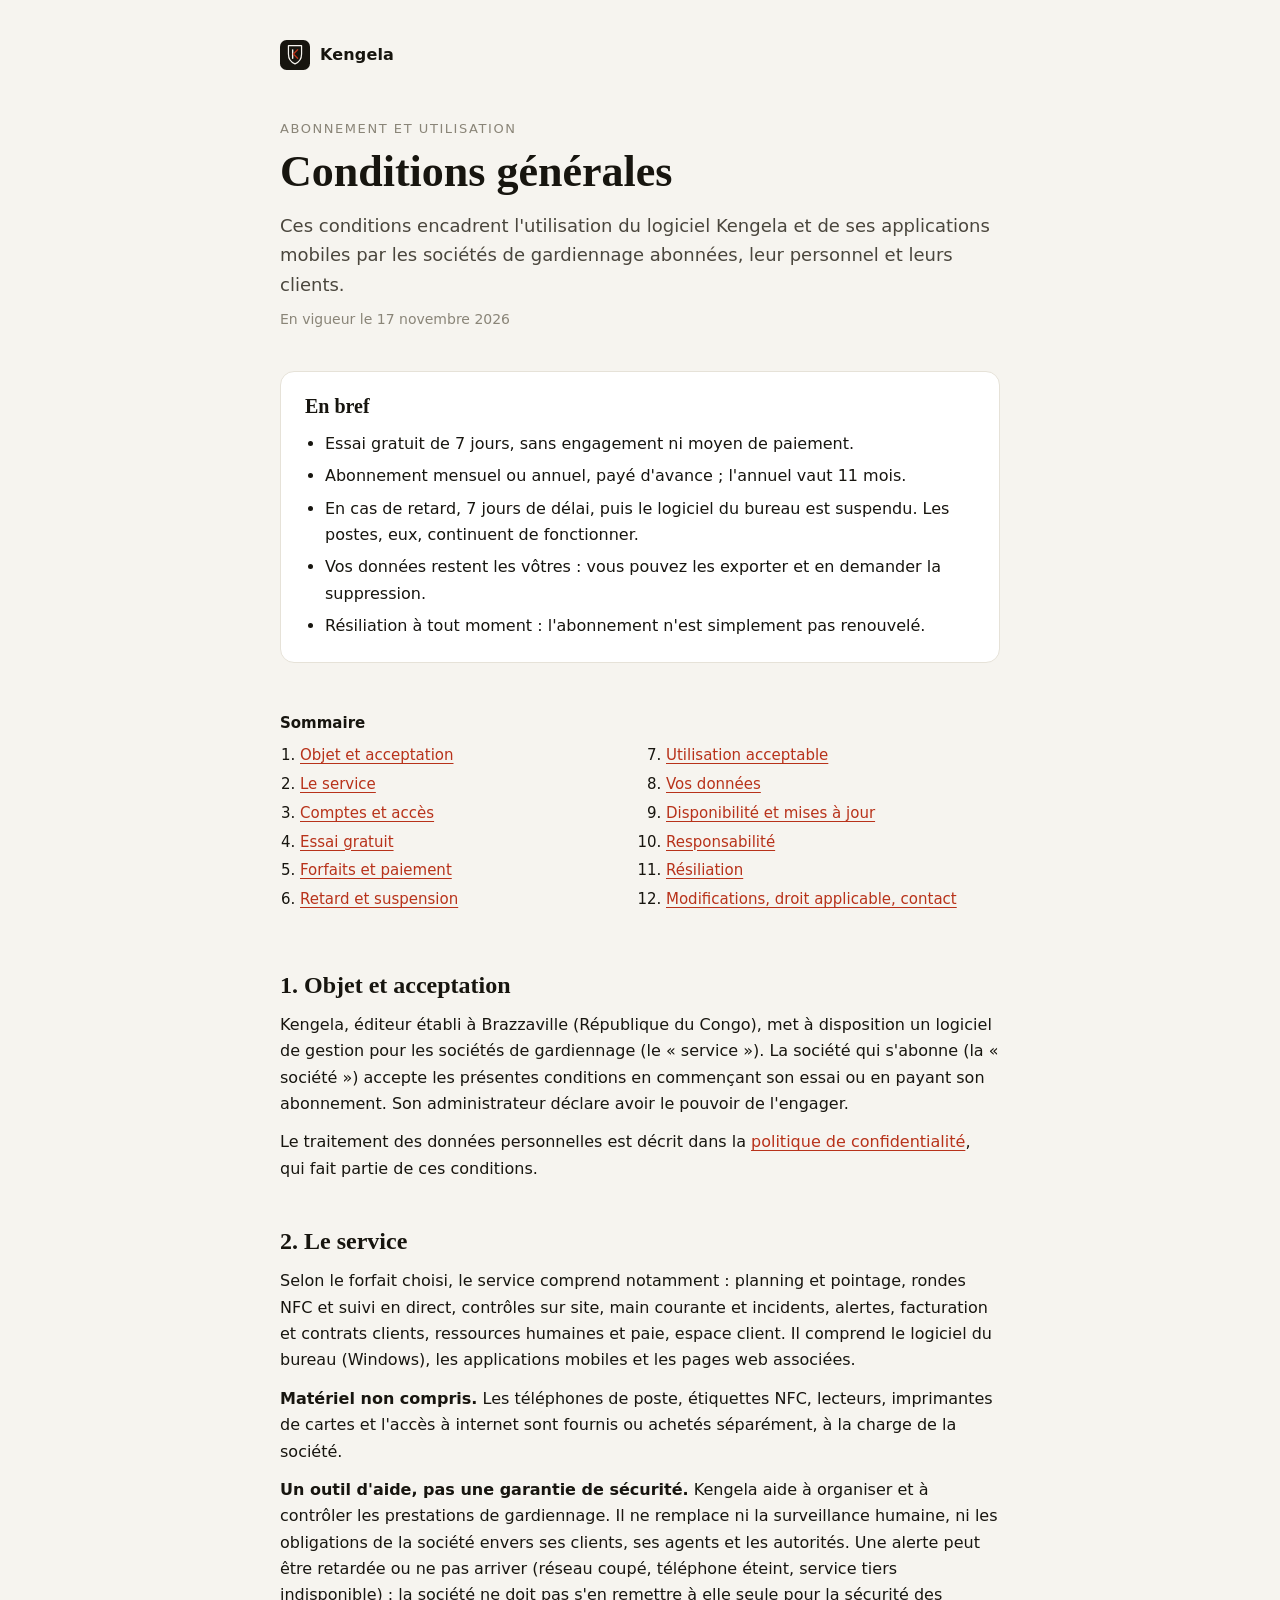
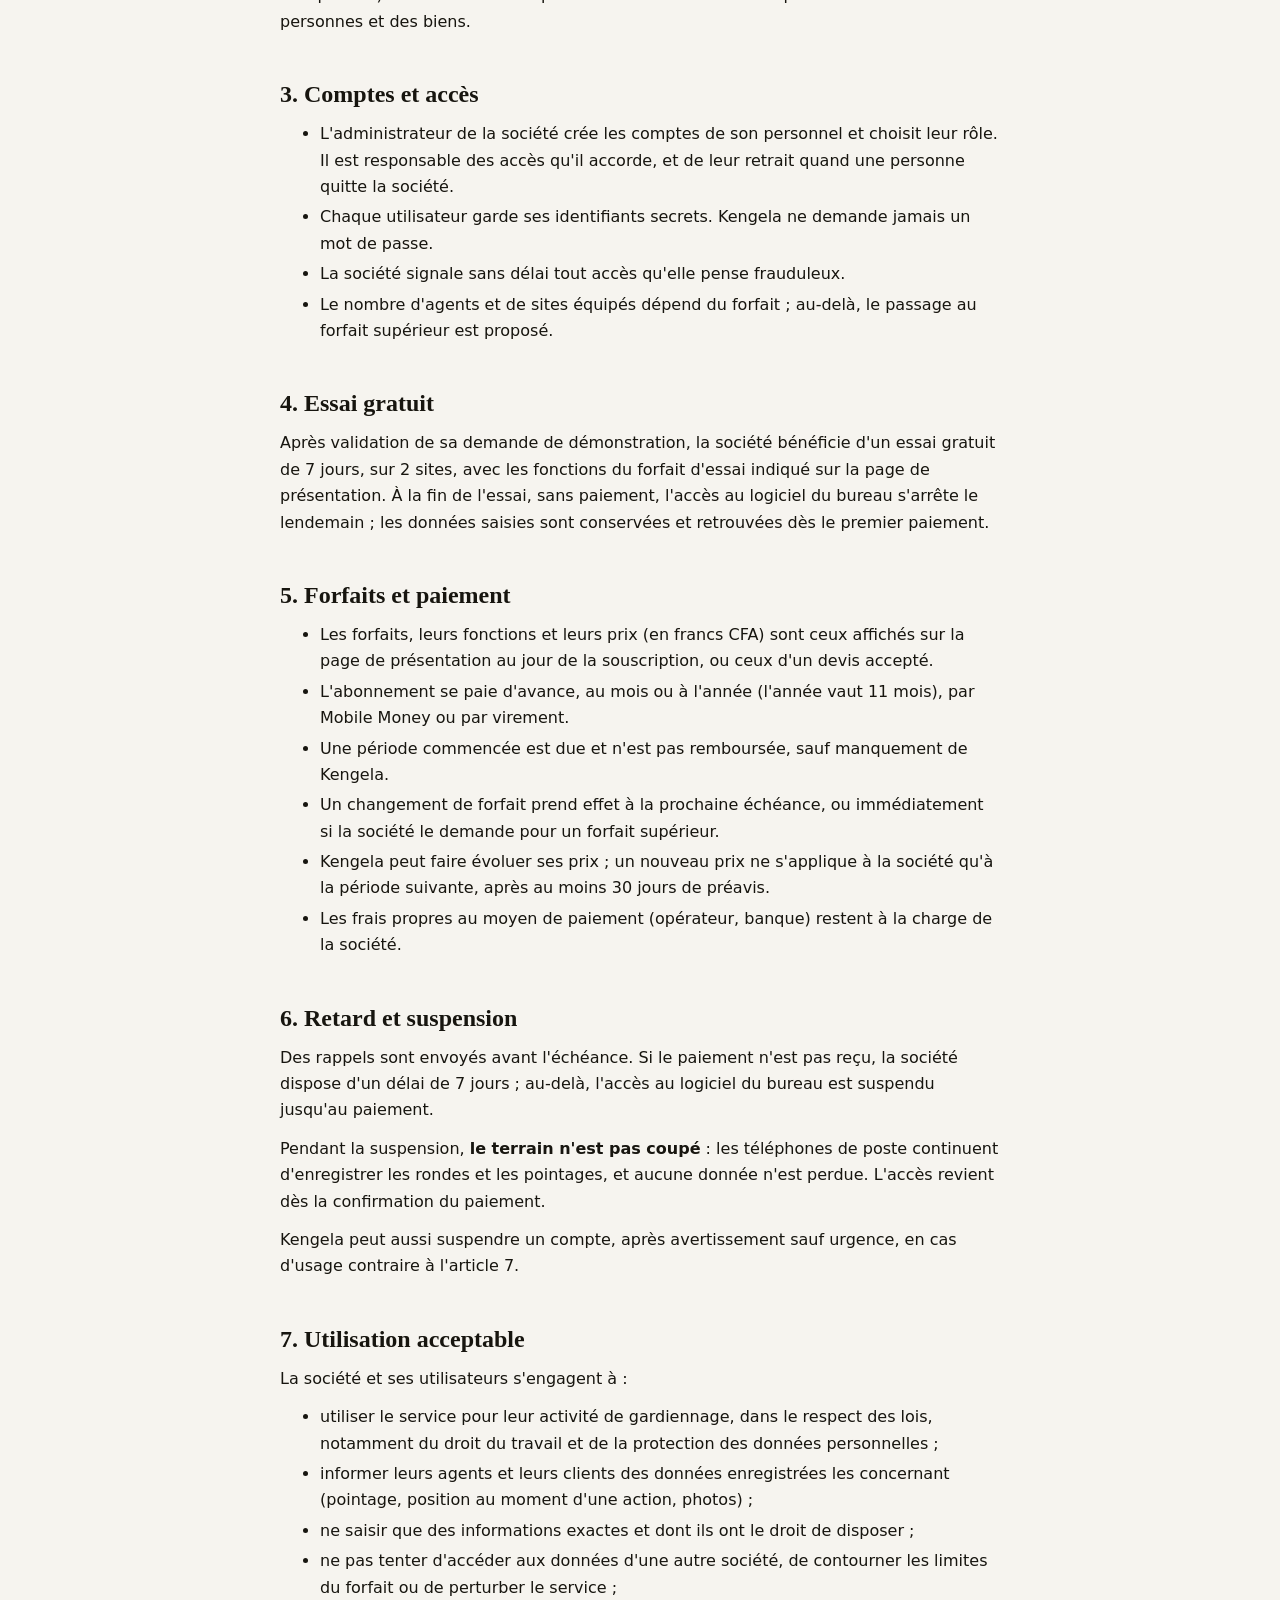
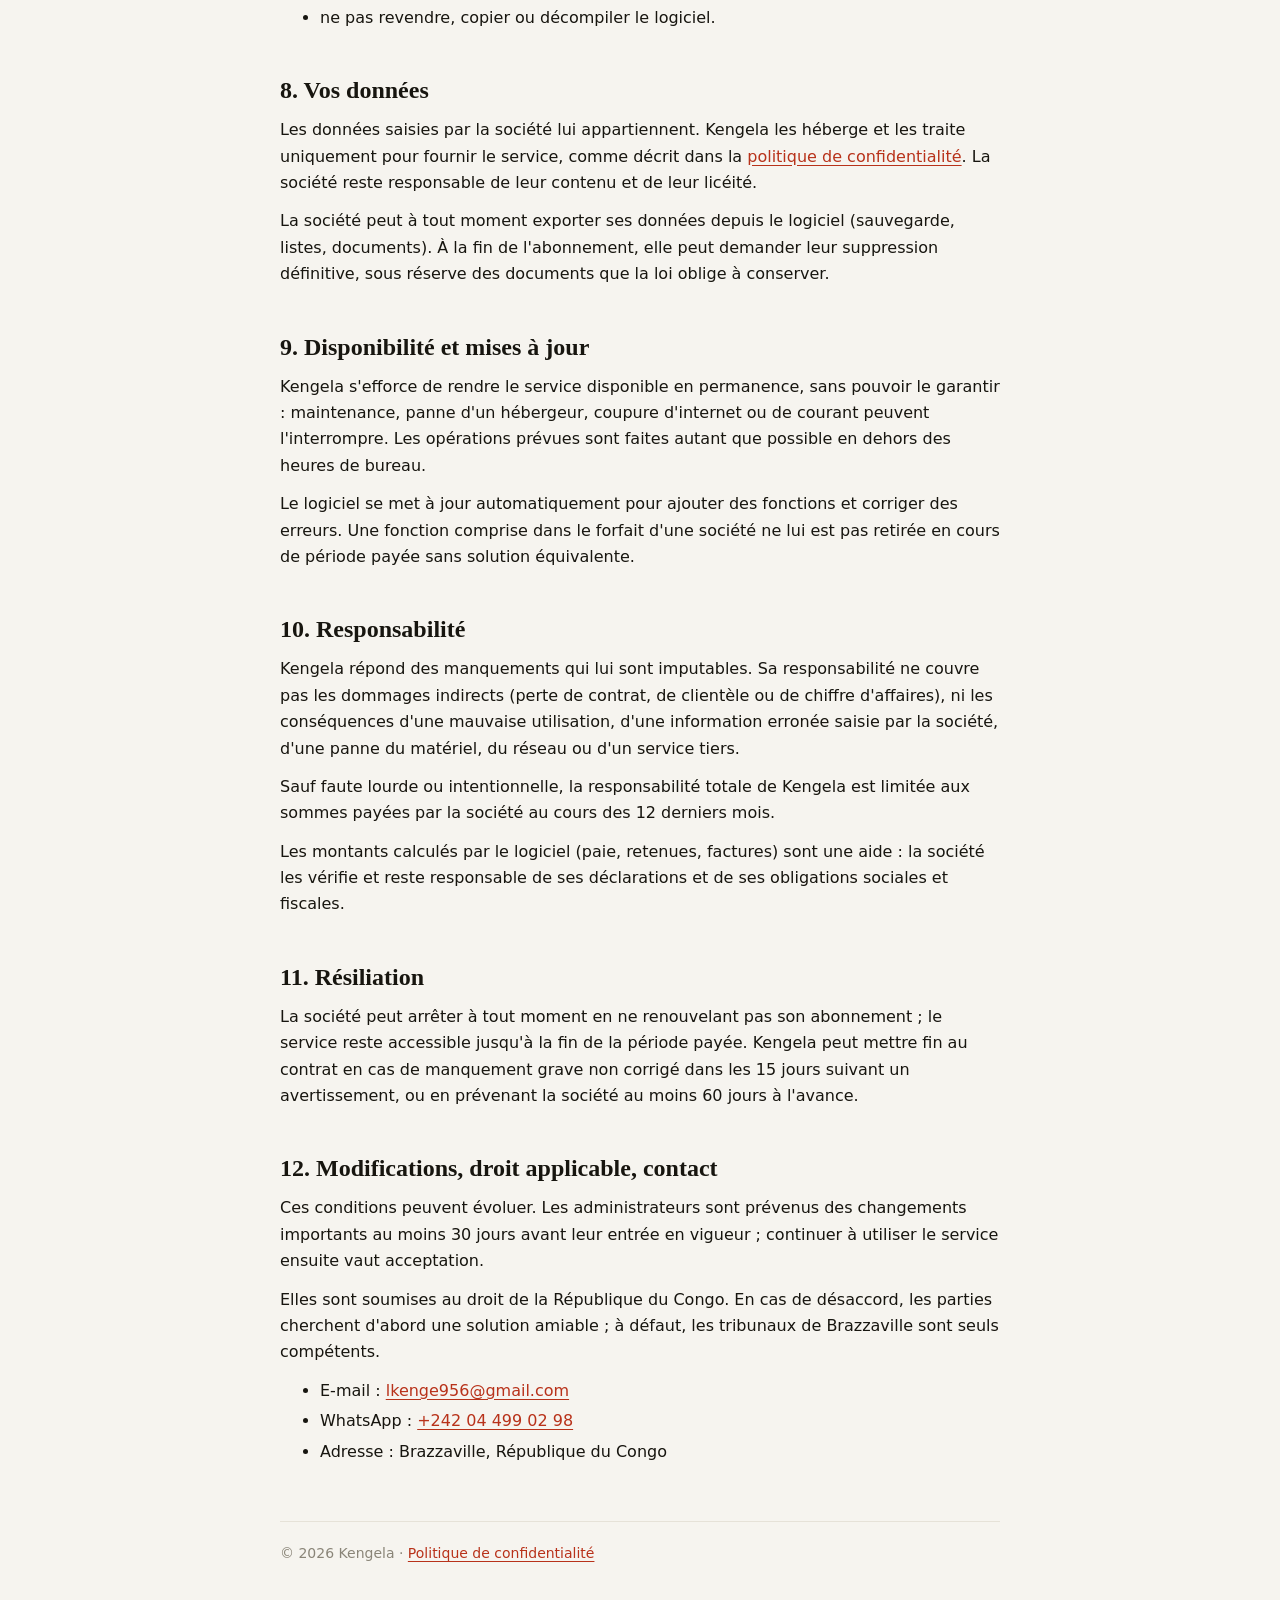
==== conditions/index.html @ b6ff2cf5 "Conditions générales" ====
<!doctype html>
<html lang="fr">
<head>
<meta charset="utf-8">
<meta name="viewport" content="width=device-width, initial-scale=1">
<title>Conditions générales · Kengela</title>
<meta name="description" content="Conditions générales d'utilisation et d'abonnement du logiciel Kengela pour sociétés de gardiennage.">
<meta name="theme-color" content="#f6f4ef">
<link rel="icon" href="data:image/svg+xml,%3Csvg xmlns='http://www.w3.org/2000/svg' viewBox='0 0 64 64'%3E%3Crect width='64' height='64' rx='14' fill='%2317150f'/%3E%3Cpath d='M18 12h28v18c0 11-6.5 18-14 21-7.5-3-14-10-14-21z' fill='none' stroke='%23f6f4ef' stroke-width='2.6' stroke-linejoin='round'/%3E%3Cpath d='M27 21v18' stroke='%23f6f4ef' stroke-width='3' stroke-linecap='round'/%3E%3Cpath d='M37.5 21 28.5 30 37.5 39' fill='none' stroke='%23b8321a' stroke-width='3' stroke-linecap='round' stroke-linejoin='round'/%3E%3C/svg%3E">
<style>
  :root {
    --papier: #f6f4ef; --surface: #ffffff; --encre: #17150f; --encre-2: #4a463d; --encre-3: #8a8578;
    --trait: #e6e2d8; --accent: #b8321a; --accent-fond: #f6e4df;
    --serif: 'Sitka Display', 'Iowan Old Style', 'Palatino Linotype', Palatino, Georgia, serif;
    --sans: 'Segoe UI Variable', 'Segoe UI', system-ui, -apple-system, Roboto, sans-serif;
  }
  @media (prefers-color-scheme: dark) {
    :root { --papier: #12110d; --surface: #1d1b16; --encre: #efeadf; --encre-2: #c9c3b6; --encre-3: #8f897c; --trait: #34312a; --accent: #e0694f; --accent-fond: #2e1a14; }
  }
  * { box-sizing: border-box; }
  html { -webkit-text-size-adjust: 100%; }
  body { margin: 0; background: var(--papier); color: var(--encre); font: 16px/1.65 var(--sans); }
  a { color: var(--accent); text-underline-offset: 3px; }
  .page { max-width: 760px; margin: 0 auto; padding: 40px 20px 72px; }
  .marque { display: flex; align-items: center; gap: 10px; font-weight: 600; letter-spacing: .01em; margin-bottom: 48px; }
  .sur-titre { font-size: 13px; text-transform: uppercase; letter-spacing: .12em; color: var(--encre-3); margin: 0 0 8px; }
  h1 { font-family: var(--serif); font-weight: 600; font-size: clamp(32px, 6vw, 44px); line-height: 1.12; margin: 0 0 14px; }
  .chapeau { font-size: 18px; color: var(--encre-2); margin: 0 0 8px; }
  .date { font-size: 14px; color: var(--encre-3); margin: 0 0 40px; }
  .bref { background: var(--surface); border: 1px solid var(--trait); border-radius: 14px; padding: 22px 24px; margin-bottom: 48px; }
  .bref h2 { margin-top: 0; font-size: 20px; }
  .bref ul { margin: 0; padding-left: 20px; }
  .bref li + li { margin-top: 6px; }
  nav.sommaire { font-size: 15px; margin-bottom: 48px; }
  nav.sommaire ol { columns: 2; column-gap: 32px; padding-left: 20px; margin: 8px 0 0; }
  @media (max-width: 560px) { nav.sommaire ol { columns: 1; } }
  section { padding-top: 8px; margin-bottom: 36px; }
  h2 { font-family: var(--serif); font-weight: 600; font-size: 24px; line-height: 1.25; margin: 0 0 12px; }
  h3 { font-size: 16px; margin: 20px 0 6px; }
  p, ul { margin: 0 0 12px; }
  li + li { margin-top: 4px; }
  .tableau { overflow-x: auto; margin: 0 0 12px; }
  table { width: 100%; border-collapse: collapse; font-size: 15px; }
  th, td { text-align: left; vertical-align: top; padding: 10px 12px 10px 0; border-bottom: 1px solid var(--trait); }
  th { font-size: 13px; text-transform: uppercase; letter-spacing: .06em; color: var(--encre-3); font-weight: 600; }
  td:first-child { font-weight: 600; white-space: nowrap; }
  @media (max-width: 560px) {
    table, tbody, tr, td { display: block; }
    thead { display: none; }
    tr { padding: 10px 0; border-bottom: 1px solid var(--trait); }
    td { border: 0; padding: 2px 0; white-space: normal !important; }
  }
  .note { border-left: 3px solid var(--accent); background: var(--accent-fond); padding: 12px 16px; border-radius: 0 10px 10px 0; }
  footer { margin-top: 56px; padding-top: 20px; border-top: 1px solid var(--trait); font-size: 14px; color: var(--encre-3); }
</style>
</head>
<body>
<main class="page">
  <div class="marque">
    <svg width="30" height="30" viewBox="0 0 64 64" aria-hidden="true">
      <rect width="64" height="64" rx="14" fill="#17150f"/>
      <path d="M18 12h28v18c0 11-6.5 18-14 21-7.5-3-14-10-14-21z" fill="none" stroke="#f6f4ef" stroke-width="2.6" stroke-linejoin="round"/>
      <path d="M27 21v18" stroke="#f6f4ef" stroke-width="3" stroke-linecap="round"/>
      <path d="M37.5 21 28.5 30 37.5 39" fill="none" stroke="#b8321a" stroke-width="3" stroke-linecap="round" stroke-linejoin="round"/>
    </svg>
    Kengela
  </div>

  <p class="sur-titre">Abonnement et utilisation</p>
  <h1>Conditions générales</h1>
  <p class="chapeau">Ces conditions encadrent l'utilisation du logiciel Kengela et de ses applications mobiles par les sociétés de
    gardiennage abonnées, leur personnel et leurs clients.</p>
  <p class="date">En vigueur le 17 novembre 2026</p>

  <div class="bref">
    <h2>En bref</h2>
    <ul>
      <li>Essai gratuit de 7 jours, sans engagement ni moyen de paiement.</li>
      <li>Abonnement mensuel ou annuel, payé d'avance ; l'annuel vaut 11 mois.</li>
      <li>En cas de retard, 7 jours de délai, puis le logiciel du bureau est suspendu. Les postes, eux, continuent de fonctionner.</li>
      <li>Vos données restent les vôtres : vous pouvez les exporter et en demander la suppression.</li>
      <li>Résiliation à tout moment : l'abonnement n'est simplement pas renouvelé.</li>
    </ul>
  </div>

  <nav class="sommaire" aria-label="Sommaire">
    <strong>Sommaire</strong>
    <ol>
      <li><a href="#objet">Objet et acceptation</a></li>
      <li><a href="#service">Le service</a></li>
      <li><a href="#comptes">Comptes et accès</a></li>
      <li><a href="#essai">Essai gratuit</a></li>
      <li><a href="#abonnement">Forfaits et paiement</a></li>
      <li><a href="#retard">Retard et suspension</a></li>
      <li><a href="#usage">Utilisation acceptable</a></li>
      <li><a href="#donnees">Vos données</a></li>
      <li><a href="#disponibilite">Disponibilité et mises à jour</a></li>
      <li><a href="#responsabilite">Responsabilité</a></li>
      <li><a href="#fin">Résiliation</a></li>
      <li><a href="#divers">Modifications, droit applicable, contact</a></li>
    </ol>
  </nav>

  <section id="objet">
    <h2>1. Objet et acceptation</h2>
    <p>Kengela, éditeur établi à Brazzaville (République du Congo), met à disposition un logiciel de gestion pour les sociétés de
      gardiennage (le « service »). La société qui s'abonne (la « société ») accepte les présentes conditions en commençant son essai
      ou en payant son abonnement. Son administrateur déclare avoir le pouvoir de l'engager.</p>
    <p>Le traitement des données personnelles est décrit dans la <a href="https://kengela.github.io/gestion-securite-mises-a-jour/confidentialite/">politique de confidentialité</a>, qui fait partie
      de ces conditions.</p>
  </section>

  <section id="service">
    <h2>2. Le service</h2>
    <p>Selon le forfait choisi, le service comprend notamment : planning et pointage, rondes NFC et suivi en direct, contrôles
      sur site, main courante et incidents, alertes, facturation et contrats clients, ressources humaines et paie, espace client.
      Il comprend le logiciel du bureau (Windows), les applications mobiles et les pages web associées.</p>
    <p><strong>Matériel non compris.</strong> Les téléphones de poste, étiquettes NFC, lecteurs, imprimantes de cartes et
      l'accès à internet sont fournis ou achetés séparément, à la charge de la société.</p>
    <p><strong>Un outil d'aide, pas une garantie de sécurité.</strong> Kengela aide à organiser et à contrôler les prestations de
      gardiennage. Il ne remplace ni la surveillance humaine, ni les obligations de la société envers ses clients, ses agents et
      les autorités. Une alerte peut être retardée ou ne pas arriver (réseau coupé, téléphone éteint, service tiers indisponible) :
      la société ne doit pas s'en remettre à elle seule pour la sécurité des personnes et des biens.</p>
  </section>

  <section id="comptes">
    <h2>3. Comptes et accès</h2>
    <ul>
      <li>L'administrateur de la société crée les comptes de son personnel et choisit leur rôle. Il est responsable des accès qu'il
        accorde, et de leur retrait quand une personne quitte la société.</li>
      <li>Chaque utilisateur garde ses identifiants secrets. Kengela ne demande jamais un mot de passe.</li>
      <li>La société signale sans délai tout accès qu'elle pense frauduleux.</li>
      <li>Le nombre d'agents et de sites équipés dépend du forfait ; au-delà, le passage au forfait supérieur est proposé.</li>
    </ul>
  </section>

  <section id="essai">
    <h2>4. Essai gratuit</h2>
    <p>Après validation de sa demande de démonstration, la société bénéficie d'un essai gratuit de 7 jours, sur 2 sites, avec les
      fonctions du forfait d'essai indiqué sur la page de présentation. À la fin de l'essai, sans paiement, l'accès au logiciel du
      bureau s'arrête le lendemain ; les données saisies sont conservées et retrouvées dès le premier paiement.</p>
  </section>

  <section id="abonnement">
    <h2>5. Forfaits et paiement</h2>
    <ul>
      <li>Les forfaits, leurs fonctions et leurs prix (en francs CFA) sont ceux affichés sur la page de présentation au jour de la
        souscription, ou ceux d'un devis accepté.</li>
      <li>L'abonnement se paie d'avance, au mois ou à l'année (l'année vaut 11 mois), par Mobile Money ou par virement.</li>
      <li>Une période commencée est due et n'est pas remboursée, sauf manquement de Kengela.</li>
      <li>Un changement de forfait prend effet à la prochaine échéance, ou immédiatement si la société le demande pour un forfait
        supérieur.</li>
      <li>Kengela peut faire évoluer ses prix ; un nouveau prix ne s'applique à la société qu'à la période suivante, après au moins
        30 jours de préavis.</li>
      <li>Les frais propres au moyen de paiement (opérateur, banque) restent à la charge de la société.</li>
    </ul>
  </section>

  <section id="retard">
    <h2>6. Retard et suspension</h2>
    <p>Des rappels sont envoyés avant l'échéance. Si le paiement n'est pas reçu, la société dispose d'un délai de 7 jours ; au-delà,
      l'accès au logiciel du bureau est suspendu jusqu'au paiement.</p>
    <p>Pendant la suspension, <strong>le terrain n'est pas coupé</strong> : les téléphones de poste continuent d'enregistrer les
      rondes et les pointages, et aucune donnée n'est perdue. L'accès revient dès la confirmation du paiement.</p>
    <p>Kengela peut aussi suspendre un compte, après avertissement sauf urgence, en cas d'usage contraire à l'article 7.</p>
  </section>

  <section id="usage">
    <h2>7. Utilisation acceptable</h2>
    <p>La société et ses utilisateurs s'engagent à :</p>
    <ul>
      <li>utiliser le service pour leur activité de gardiennage, dans le respect des lois, notamment du droit du travail et de la
        protection des données personnelles ;</li>
      <li>informer leurs agents et leurs clients des données enregistrées les concernant (pointage, position au moment d'une action,
        photos) ;</li>
      <li>ne saisir que des informations exactes et dont ils ont le droit de disposer ;</li>
      <li>ne pas tenter d'accéder aux données d'une autre société, de contourner les limites du forfait ou de perturber le service ;</li>
      <li>ne pas revendre, copier ou décompiler le logiciel.</li>
    </ul>
  </section>

  <section id="donnees">
    <h2>8. Vos données</h2>
    <p>Les données saisies par la société lui appartiennent. Kengela les héberge et les traite uniquement pour fournir le service,
      comme décrit dans la <a href="https://kengela.github.io/gestion-securite-mises-a-jour/confidentialite/">politique de confidentialité</a>. La société reste responsable de leur contenu et de leur
      licéité.</p>
    <p>La société peut à tout moment exporter ses données depuis le logiciel (sauvegarde, listes, documents). À la fin de
      l'abonnement, elle peut demander leur suppression définitive, sous réserve des documents que la loi oblige à conserver.</p>
  </section>

  <section id="disponibilite">
    <h2>9. Disponibilité et mises à jour</h2>
    <p>Kengela s'efforce de rendre le service disponible en permanence, sans pouvoir le garantir : maintenance, panne d'un
      hébergeur, coupure d'internet ou de courant peuvent l'interrompre. Les opérations prévues sont faites autant que possible en
      dehors des heures de bureau.</p>
    <p>Le logiciel se met à jour automatiquement pour ajouter des fonctions et corriger des erreurs. Une fonction comprise dans le
      forfait d'une société ne lui est pas retirée en cours de période payée sans solution équivalente.</p>
  </section>

  <section id="responsabilite">
    <h2>10. Responsabilité</h2>
    <p>Kengela répond des manquements qui lui sont imputables. Sa responsabilité ne couvre pas les dommages indirects (perte de
      contrat, de clientèle ou de chiffre d'affaires), ni les conséquences d'une mauvaise utilisation, d'une information erronée
      saisie par la société, d'une panne du matériel, du réseau ou d'un service tiers.</p>
    <p>Sauf faute lourde ou intentionnelle, la responsabilité totale de Kengela est limitée aux sommes payées par la société au
      cours des 12 derniers mois.</p>
    <p>Les montants calculés par le logiciel (paie, retenues, factures) sont une aide : la société les vérifie et reste
      responsable de ses déclarations et de ses obligations sociales et fiscales.</p>
  </section>

  <section id="fin">
    <h2>11. Résiliation</h2>
    <p>La société peut arrêter à tout moment en ne renouvelant pas son abonnement ; le service reste accessible jusqu'à la fin de
      la période payée. Kengela peut mettre fin au contrat en cas de manquement grave non corrigé dans les 15 jours suivant un
      avertissement, ou en prévenant la société au moins 60 jours à l'avance.</p>
  </section>

  <section id="divers">
    <h2>12. Modifications, droit applicable, contact</h2>
    <p>Ces conditions peuvent évoluer. Les administrateurs sont prévenus des changements importants au moins 30 jours avant leur
      entrée en vigueur ; continuer à utiliser le service ensuite vaut acceptation.</p>
    <p>Elles sont soumises au droit de la République du Congo. En cas de désaccord, les parties cherchent d'abord une solution
      amiable ; à défaut, les tribunaux de Brazzaville sont seuls compétents.</p>
    <ul>
      <li>E-mail : <span data-contact="email"></span></li>
      <li>WhatsApp : <span data-contact="whatsapp"></span></li>
      <li>Adresse : Brazzaville, République du Congo</li>
    </ul>
  </section>

  <footer>© <span data-annee>2026</span> Kengela · <a href="https://kengela.github.io/gestion-securite-mises-a-jour/confidentialite/">Politique de confidentialité</a></footer>
</main>
<script>
  // Mêmes coordonnées que sur la page de présentation.
  const CONTACT = { whatsapp: '242044990298', email: 'lkenge956@gmail.com' };
  document.querySelector('[data-annee]').textContent = new Date().getFullYear();
  for (const el of document.querySelectorAll('[data-contact]')) {
    const cle = el.dataset.contact;
    const v = CONTACT[cle];
    const a = document.createElement('a');
    a.href = cle === 'whatsapp' ? `https://wa.me/${v}` : `mailto:${v}`;
    a.textContent = cle === 'whatsapp' ? '+' + v.replace(/^(\d{3})(\d{2})(\d{3})(\d{2})(\d{2})$/, '$1 $2 $3 $4 $5') : v;
    el.appendChild(a);
  }
</script>
</body>
</html>
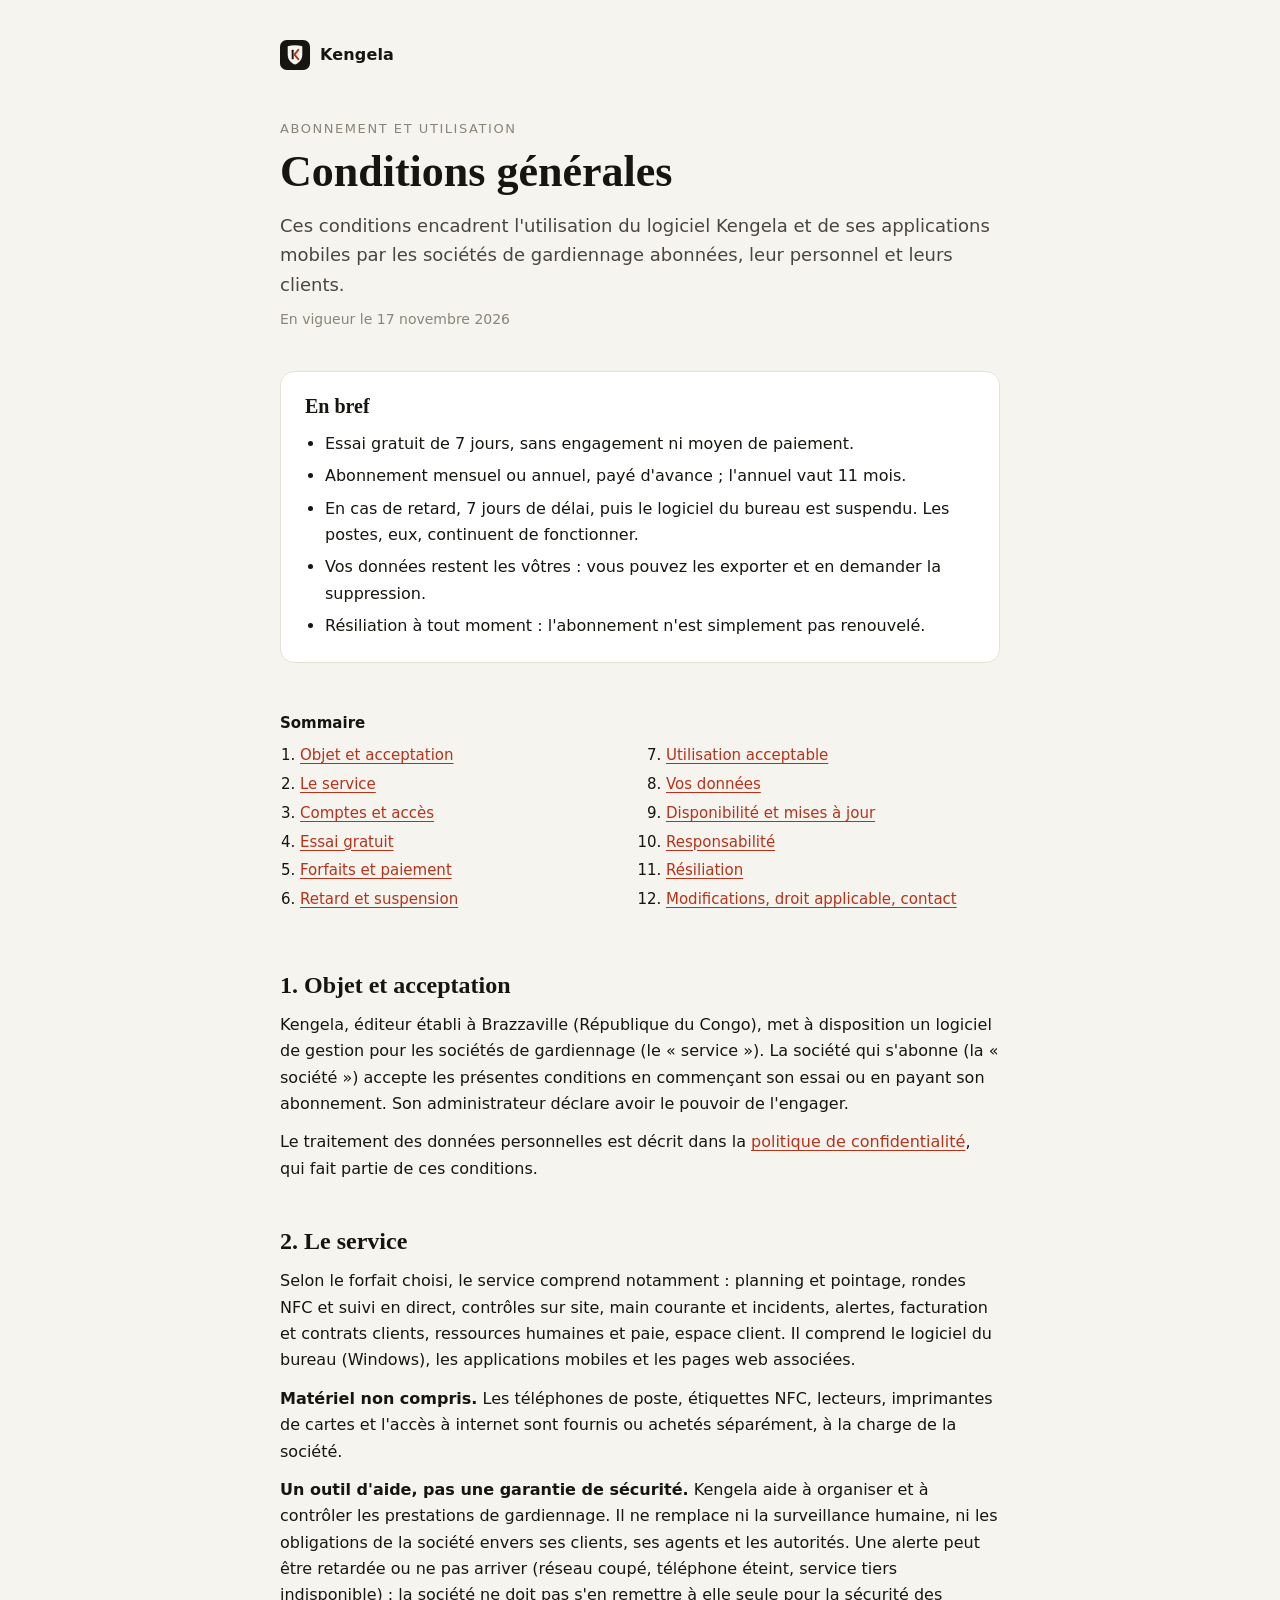
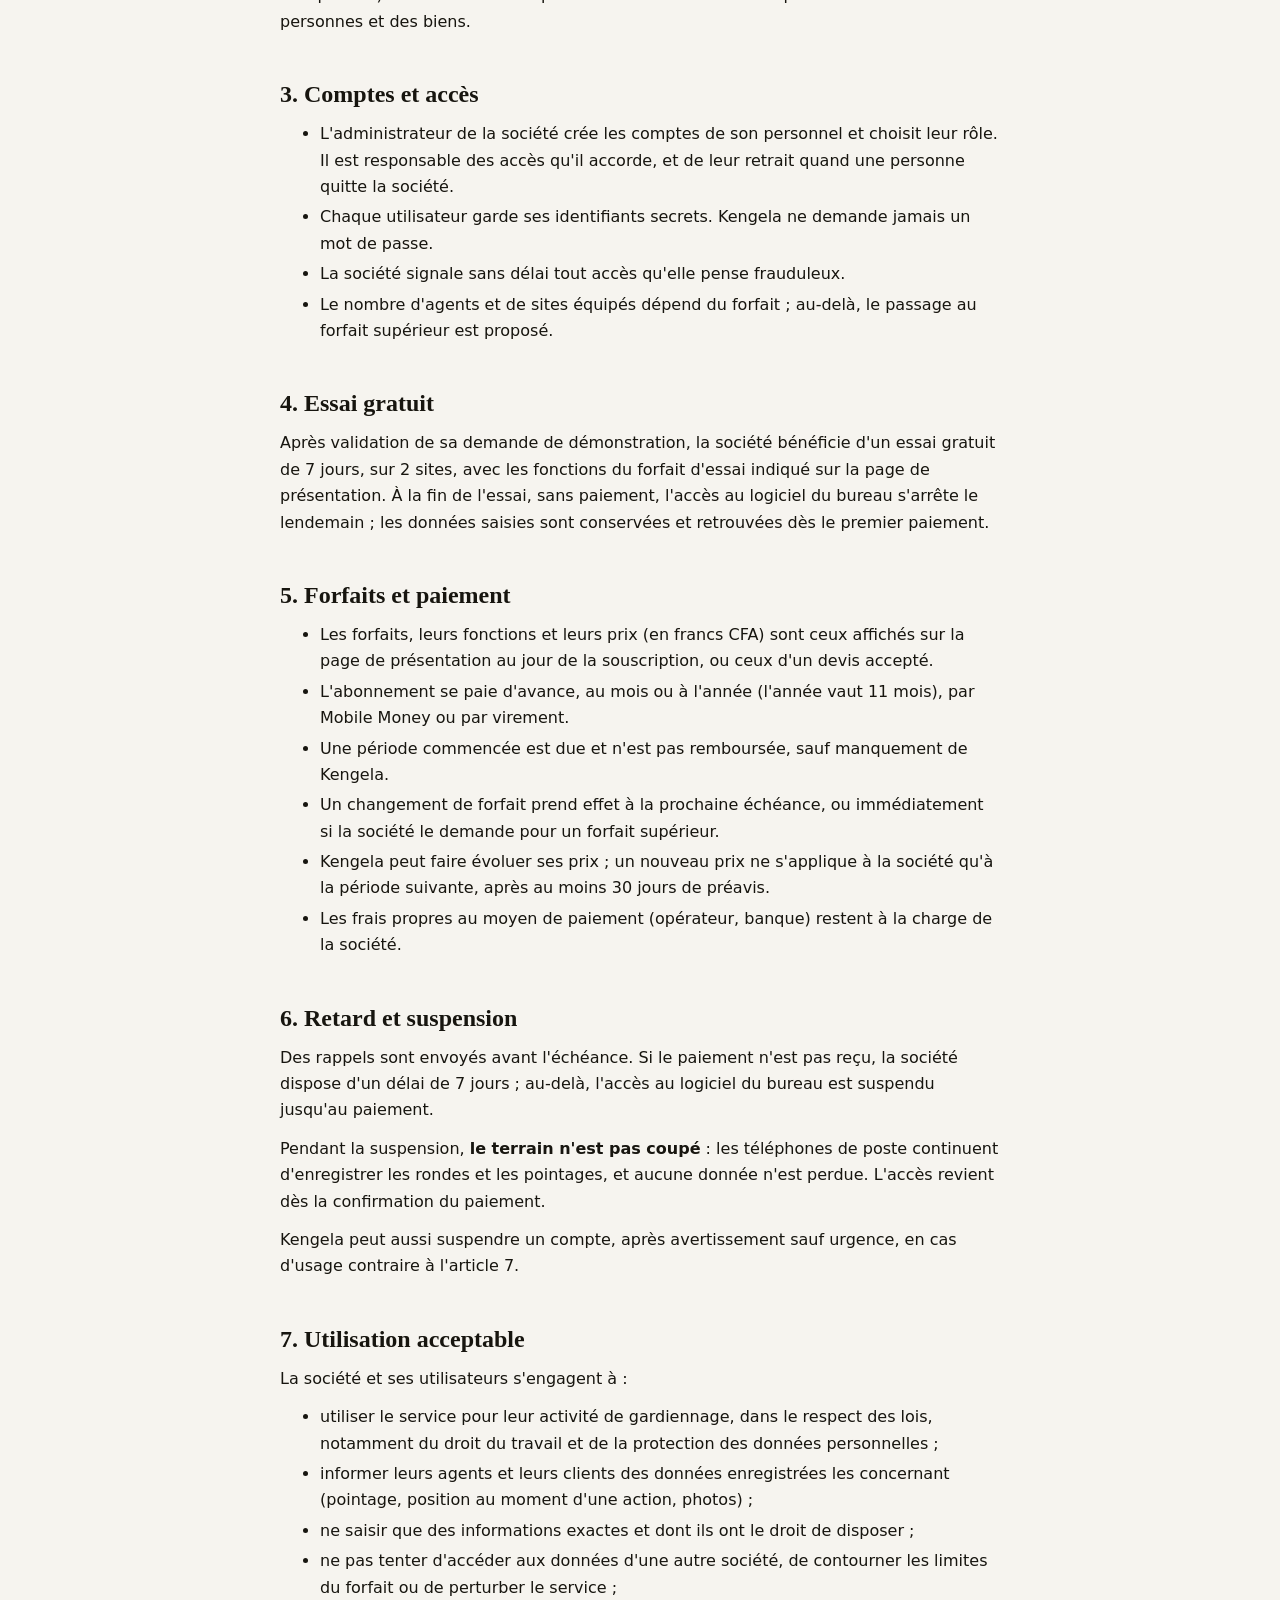
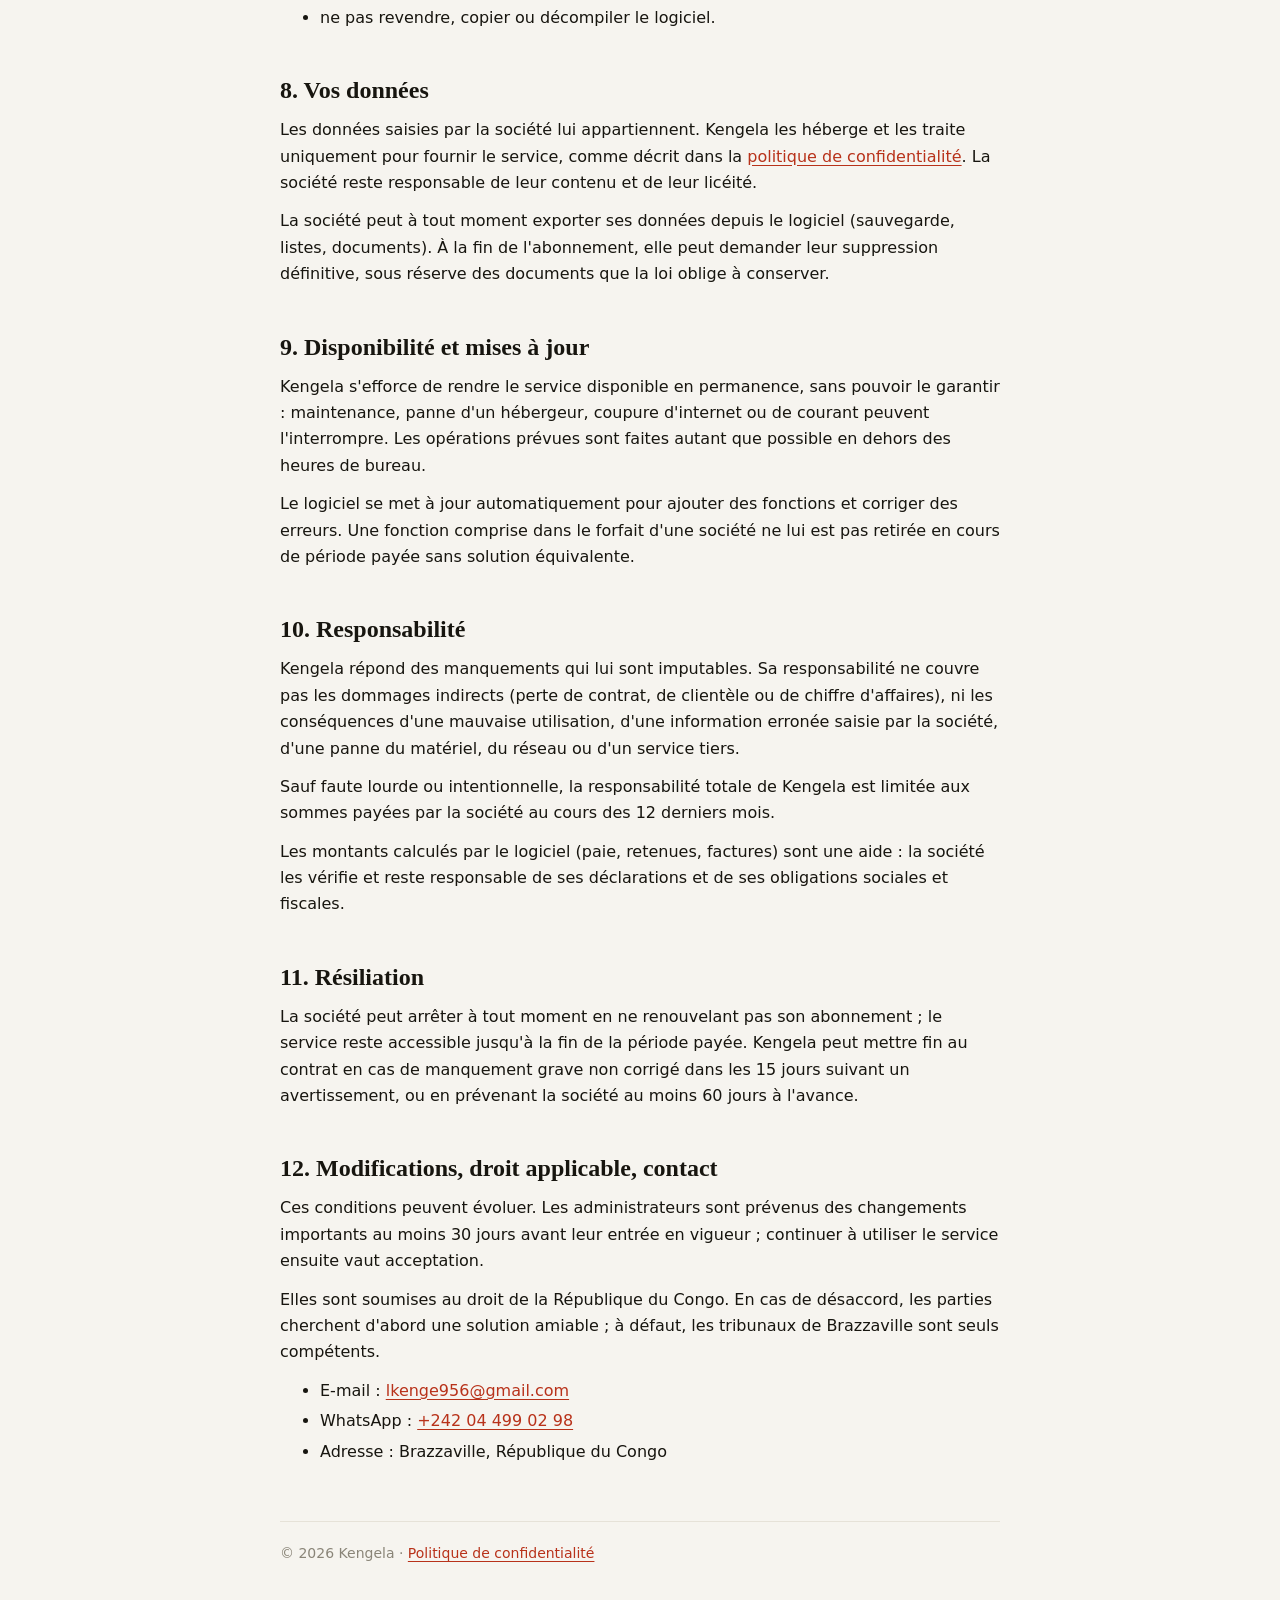
==== commit edf59cad: "Conditions générales" ====
--- a/conditions/index.html
+++ b/conditions/index.html
@@ -6,7 +6,7 @@
 <title>Conditions générales · Kengela</title>
 <meta name="description" content="Conditions générales d'utilisation et d'abonnement du logiciel Kengela pour sociétés de gardiennage.">
 <meta name="theme-color" content="#f6f4ef">
-<link rel="icon" href="data:image/svg+xml,%3Csvg xmlns='http://www.w3.org/2000/svg' viewBox='0 0 64 64'%3E%3Crect width='64' height='64' rx='14' fill='%2317150f'/%3E%3Cpath d='M18 12h28v18c0 11-6.5 18-14 21-7.5-3-14-10-14-21z' fill='none' stroke='%23f6f4ef' stroke-width='2.6' stroke-linejoin='round'/%3E%3Cpath d='M27 21v18' stroke='%23f6f4ef' stroke-width='3' stroke-linecap='round'/%3E%3Cpath d='M37.5 21 28.5 30 37.5 39' fill='none' stroke='%23b8321a' stroke-width='3' stroke-linecap='round' stroke-linejoin='round'/%3E%3C/svg%3E">
+<link rel="icon" href="data:image/svg+xml,%3Csvg xmlns='http://www.w3.org/2000/svg' viewBox='0 0 100 100'%3E%3Crect width='100' height='100' rx='22' fill='%2317150f'/%3E%3Cg transform='translate(12 11.5) scale(.76)'%3E%3Cpath d='M18 12C38 6.5 62 6.5 82 12L82 47C82 70.5 68 84.5 50 92.5C32 84.5 18 70.5 18 47Z' fill='%23f6f4ef'/%3E%3Crect x='35.5' y='28' width='8.5' height='41' rx='2.2' fill='%2317150f'/%3E%3Cpath d='M64.5 28 47.5 48.5 64.5 69' fill='none' stroke='%23b8321a' stroke-width='8.5' stroke-linecap='round' stroke-linejoin='round'/%3E%3C/g%3E%3C/svg%3E">
 <style>
   :root {
     --papier: #f6f4ef; --surface: #ffffff; --encre: #17150f; --encre-2: #4a463d; --encre-3: #8a8578;
@@ -57,12 +57,7 @@
 <body>
 <main class="page">
   <div class="marque">
-    <svg width="30" height="30" viewBox="0 0 64 64" aria-hidden="true">
-      <rect width="64" height="64" rx="14" fill="#17150f"/>
-      <path d="M18 12h28v18c0 11-6.5 18-14 21-7.5-3-14-10-14-21z" fill="none" stroke="#f6f4ef" stroke-width="2.6" stroke-linejoin="round"/>
-      <path d="M27 21v18" stroke="#f6f4ef" stroke-width="3" stroke-linecap="round"/>
-      <path d="M37.5 21 28.5 30 37.5 39" fill="none" stroke="#b8321a" stroke-width="3" stroke-linecap="round" stroke-linejoin="round"/>
-    </svg>
+    <svg width="30" height="30" viewBox="0 0 100 100" aria-hidden="true"><rect width="100" height="100" rx="22" fill="#17150f"/><g transform="translate(12 11.5) scale(.76)"><path d="M18 12C38 6.5 62 6.5 82 12L82 47C82 70.5 68 84.5 50 92.5C32 84.5 18 70.5 18 47Z" fill="#f6f4ef"/><rect x="35.5" y="28" width="8.5" height="41" rx="2.2" fill="#17150f"/><path d="M64.5 28 47.5 48.5 64.5 69" fill="none" stroke="#b8321a" stroke-width="8.5" stroke-linecap="round" stroke-linejoin="round"/></g></svg>
     Kengela
   </div>
 
